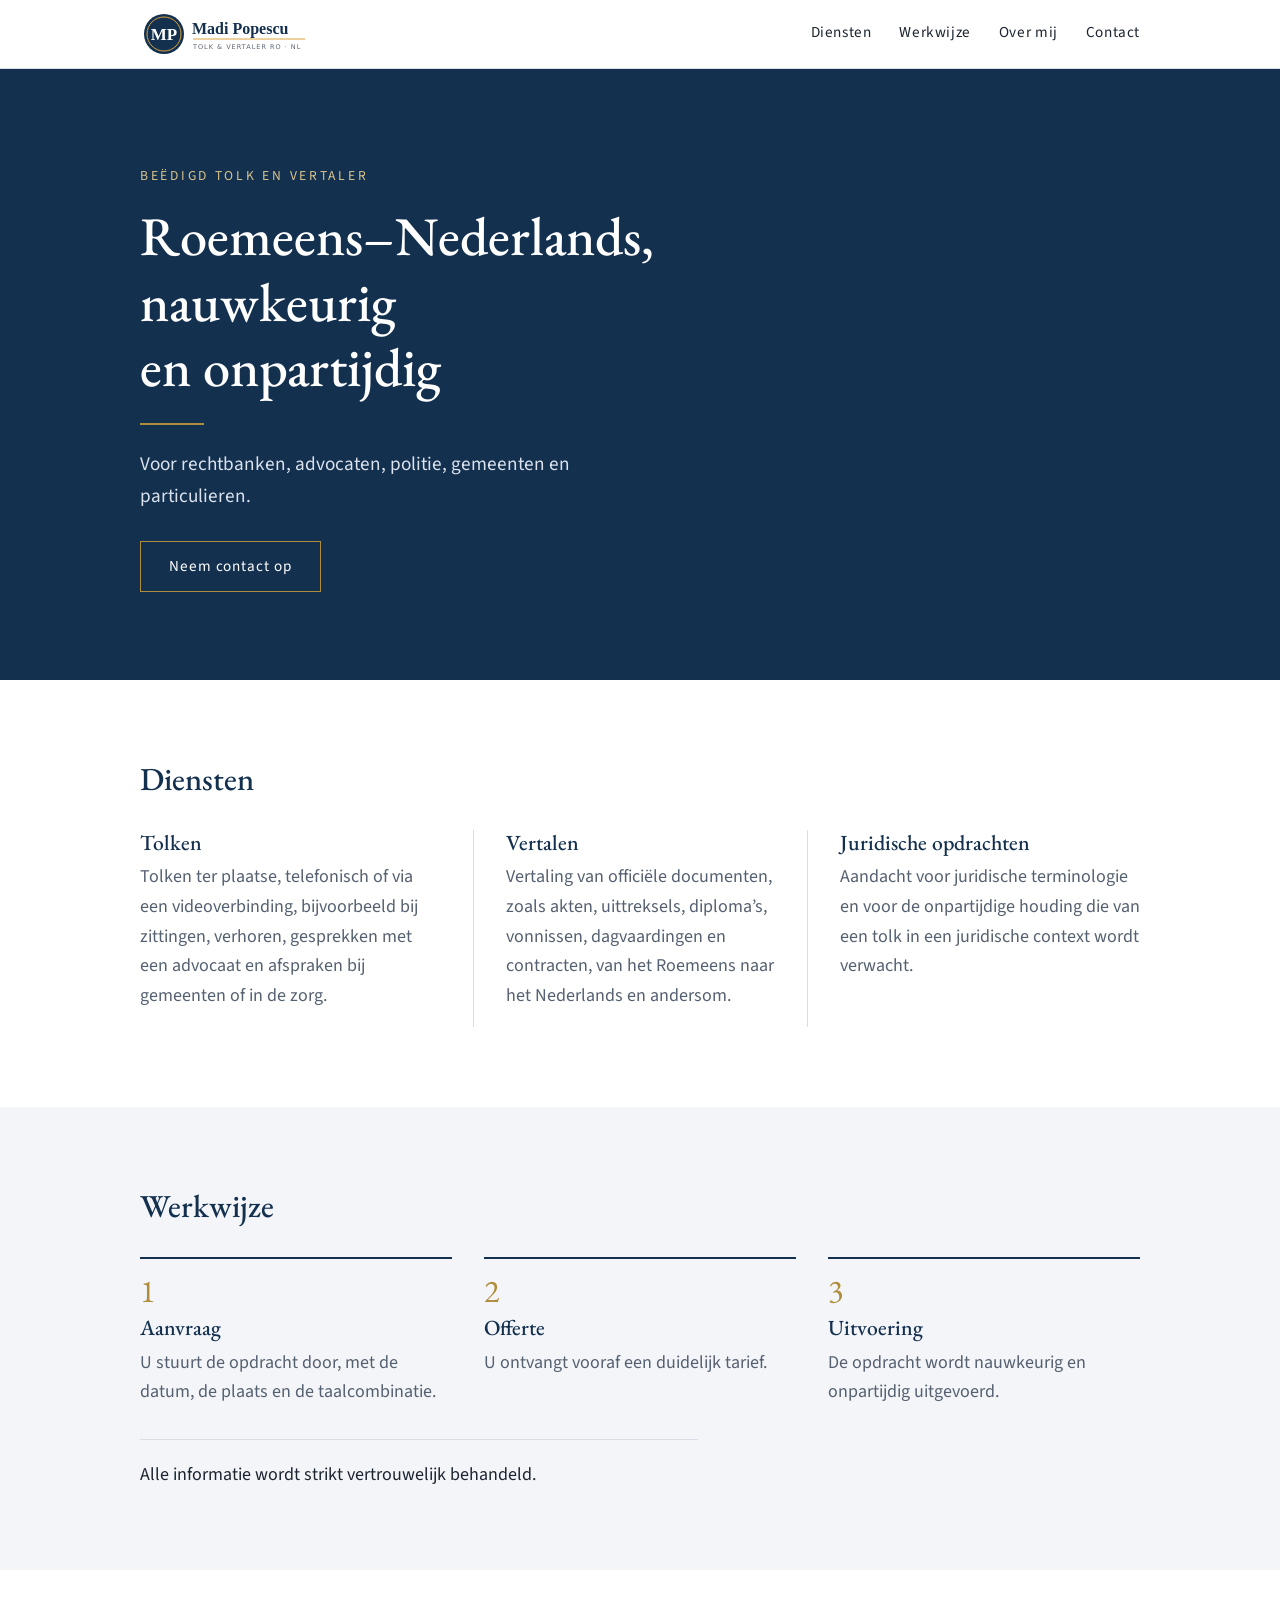
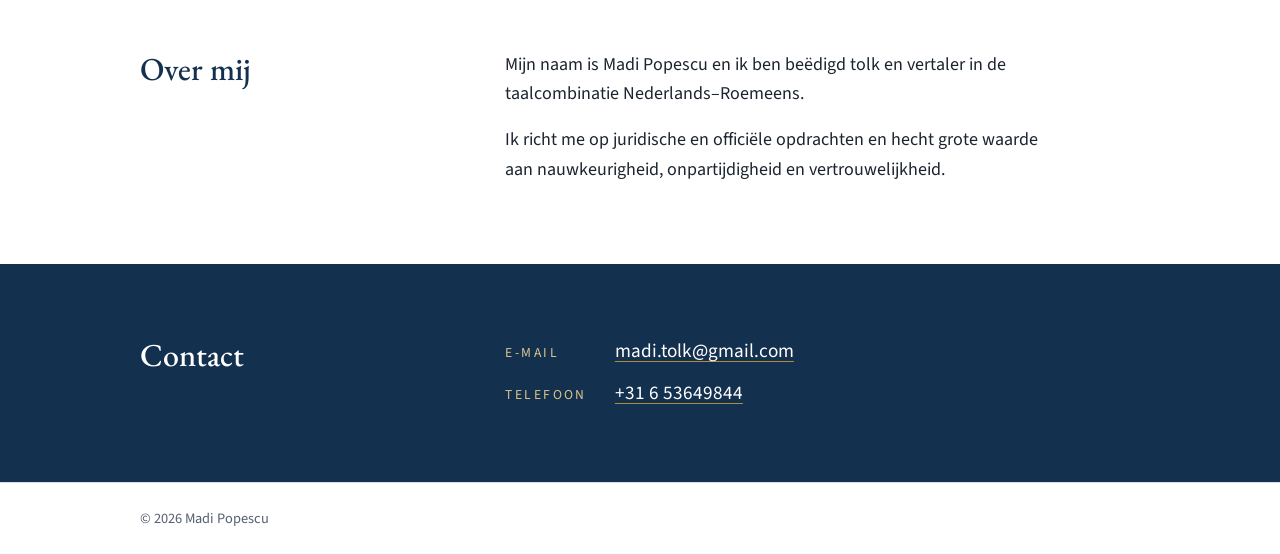
==== sites/madi-popescu/index.html @ f251a824 "Turn site into reusable template with per-client JSON and build script Co-Authored-By: Claude Sonnet" ====
<!doctype html>
<html lang="nl">
<head>
  <meta charset="utf-8">
  <meta name="viewport" content="width=device-width, initial-scale=1">
  <title>Madi Popescu – Beëdigd tolk en vertaler</title>
  <meta name="description" content="Tolk- en vertaaldiensten Roemeens–Nederlands voor rechtbanken, advocaten, politie, gemeenten en particulieren.">
  <link rel="preconnect" href="https://fonts.googleapis.com">
  <link rel="preconnect" href="https://fonts.gstatic.com" crossorigin>
  <link rel="stylesheet" href="https://fonts.googleapis.com/css2?family=EB+Garamond:wght@500;600&family=Source+Sans+3:wght@400;600&display=swap">
  <link rel="stylesheet" href="style.css">
</head>
<body>
  <header class="top">
    <div class="wrap bar">
      <a class="logo" href="#top"><img src="logo.svg" alt="Madi Popescu" height="48"></a>
      <nav aria-label="Hoofdmenu">
        <a href="#diensten">Diensten</a>
        <a href="#werkwijze">Werkwijze</a>
        <a href="#over-mij">Over mij</a>
        <a href="#contact">Contact</a>
      </nav>
    </div>
  </header>

  <main id="top">
    <section class="hero">
      <div class="wrap">
        <p class="eyebrow">Beëdigd tolk en vertaler</p>
        <h1>Roemeens–Nederlands, nauwkeurig en onpartijdig</h1>
        <p class="lead">Voor rechtbanken, advocaten, politie, gemeenten en particulieren.</p>
        <a class="btn" href="#contact">Neem contact op</a>
      </div>
    </section>

    <section id="diensten" class="section">
      <div class="wrap">
        <h2>Diensten</h2>
        <div class="cols">
          <article>
            <h3>Tolken</h3>
            <p>Tolken ter plaatse, telefonisch of via een videoverbinding, bijvoorbeeld bij zittingen, verhoren, gesprekken met een advocaat en afspraken bij gemeenten of in de zorg.</p>
          </article>
          <article>
            <h3>Vertalen</h3>
            <p>Vertaling van officiële documenten, zoals akten, uittreksels, diploma’s, vonnissen, dagvaardingen en contracten, van het Roemeens naar het Nederlands en andersom.</p>
          </article>
          <article>
            <h3>Juridische opdrachten</h3>
            <p>Aandacht voor juridische terminologie en voor de onpartijdige houding die van een tolk in een juridische context wordt verwacht.</p>
          </article>
        </div>
      </div>
    </section>

    <section id="werkwijze" class="section tint">
      <div class="wrap">
        <h2>Werkwijze</h2>
        <ol class="steps">
          <li>
            <h3>Aanvraag</h3>
            <p>U stuurt de opdracht door, met de datum, de plaats en de taalcombinatie.</p>
          </li>
          <li>
            <h3>Offerte</h3>
            <p>U ontvangt vooraf een duidelijk tarief.</p>
          </li>
          <li>
            <h3>Uitvoering</h3>
            <p>De opdracht wordt nauwkeurig en onpartijdig uitgevoerd.</p>
          </li>
        </ol>
        <p class="note">Alle informatie wordt strikt vertrouwelijk behandeld.</p>
      </div>
    </section>

    <section id="over-mij" class="section">
      <div class="wrap split">
        <h2>Over mij</h2>
        <div>
          <p>Mijn naam is Madi Popescu en ik ben beëdigd tolk en vertaler in de taalcombinatie Nederlands–Roemeens.</p>
          <p>Ik richt me op juridische en officiële opdrachten en hecht grote waarde aan nauwkeurigheid, onpartijdigheid en vertrouwelijkheid.</p>
          <!-- Nog toe te voegen: opleiding, ervaring en, zodra van toepassing, inschrijving in het Rtv met inschrijfnummer. -->
        </div>
      </div>
    </section>

    <section id="contact" class="contact">
      <div class="wrap split">
        <h2>Contact</h2>
        <dl>
          <dt>E-mail</dt>
          <dd><a href="mailto:madi.tolk@gmail.com">madi.tolk@gmail.com</a></dd>
          <dt>Telefoon</dt>
          <dd><a href="tel:+31653649844">+31 6 53649844</a></dd>
        </dl>
      </div>
    </section>
  </main>

  <footer>
    <div class="wrap">© <span id="y">2026</span> Madi Popescu</div>
  </footer>
  <script>document.getElementById('y').textContent = new Date().getFullYear();</script>
</body>
</html>
---- sites/madi-popescu/style.css ----
/* Klassiek en ingetogen: marineblauw als hoofdkleur, goud alleen voor dunne lijnen. */
:root{
  --navy:#14304f;
  --gold:#b08d3c;
  --ink:#1c2430;
  --muted:#556070;
  --paper:#ffffff;
  --tint:#f3f5f8;
  --rule:#d9dee6;
  --serif:"EB Garamond",Georgia,"Times New Roman",serif;
  --sans:"Source Sans 3",system-ui,-apple-system,"Segoe UI",sans-serif;
  color-scheme:light;
}
*{box-sizing:border-box}
html{scroll-behavior:smooth;scroll-padding-top:5rem}
body{margin:0;background:var(--paper);color:var(--ink);font:18px/1.65 var(--sans)}
.wrap{max-width:1040px;margin:0 auto;padding-left:max(20px,env(safe-area-inset-left,0px));padding-right:max(20px,env(safe-area-inset-right,0px))}
a{color:var(--navy)}
:focus-visible{outline:2px solid var(--gold);outline-offset:3px}

h1,h2,h3{font-family:var(--serif);font-weight:500;line-height:1.2;text-wrap:balance;margin:0}
h2{font-size:2rem;color:var(--navy)}
h3{font-size:1.35rem;color:var(--navy);margin-bottom:.4rem}
p{margin:0 0 1rem;max-width:62ch}

.top{background:var(--paper);border-bottom:1px solid var(--rule);position:sticky;top:env(safe-area-inset-top,0px);z-index:5}
.bar{display:flex;justify-content:space-between;align-items:center;flex-wrap:wrap;gap:8px 24px;padding-top:10px;padding-bottom:10px}
.logo img{display:block;height:48px;width:auto}
nav{display:flex;gap:28px;flex-wrap:wrap}
nav a{color:var(--ink);text-decoration:none;font-size:.95rem;letter-spacing:.04em;padding:4px 0;border-bottom:2px solid transparent}
nav a:hover{border-color:var(--gold)}

.hero{background:var(--navy);color:#fff;padding:96px 0 88px}
.eyebrow{margin:0 0 1rem;font-size:.85rem;letter-spacing:.2em;text-transform:uppercase;color:#d9c48c}
.hero h1{font-size:clamp(2.1rem,5vw,3.4rem);max-width:20ch;color:#fff}
.hero h1::after{content:"";display:block;width:64px;height:2px;background:var(--gold);margin:1.5rem 0}
.lead{font-size:1.2rem;color:#dbe3ee;max-width:52ch}
.btn{display:inline-block;margin-top:.75rem;padding:12px 28px;border:1px solid var(--gold);color:#fff;text-decoration:none;letter-spacing:.06em;font-size:.95rem}
.btn:hover{background:var(--gold);color:var(--navy)}

.section{padding:80px 0}
.tint{background:var(--tint)}
.section h2{margin-bottom:2rem}
.cols{display:grid;grid-template-columns:repeat(3,1fr);gap:0}
.cols article{padding:0 32px;border-left:1px solid var(--rule)}
.cols article:first-child{padding-left:0;border-left:0}
.cols article:last-child{padding-right:0}
.cols p{color:var(--muted)}

.steps{list-style:none;margin:0 0 2rem;padding:0;display:grid;grid-template-columns:repeat(3,1fr);gap:32px;counter-reset:s}
.steps li{counter-increment:s;border-top:2px solid var(--navy);padding-top:1rem}
.steps li::before{content:counter(s);display:block;font-family:var(--serif);font-size:2rem;color:var(--gold);line-height:1;margin-bottom:.5rem}
.steps p{color:var(--muted);margin:0}
.note{margin:0;padding-top:1.25rem;border-top:1px solid var(--rule);color:var(--ink)}

.split{display:grid;grid-template-columns:1fr 2fr;gap:24px 48px}
.split h2{margin:0}
.split p:last-child{margin-bottom:0}

.contact{background:var(--navy);color:#fff;padding:72px 0}
.contact h2{color:#fff}
.contact dl{margin:0;display:grid;grid-template-columns:max-content 1fr;gap:10px 28px;align-items:baseline}
.contact dt{font-size:.85rem;letter-spacing:.18em;text-transform:uppercase;color:#d9c48c}
.contact dd{margin:0;font-size:1.2rem;overflow-wrap:anywhere}
.contact a{color:#fff;text-decoration-color:var(--gold);text-underline-offset:4px}

footer{padding:24px 0;color:var(--muted);font-size:.9rem;border-top:1px solid var(--rule)}

@media (max-width:760px){
  body{font-size:17px}
  .hero{padding:64px 0}
  .section{padding:56px 0}
  .cols,.steps,.split{grid-template-columns:1fr}
  .cols article,.cols article:first-child,.cols article:last-child{padding:0 0 24px;border-left:0;border-bottom:1px solid var(--rule)}
  .cols article:last-child{border-bottom:0}
  nav{gap:18px}
}
@media (prefers-reduced-motion:reduce){html{scroll-behavior:auto}}
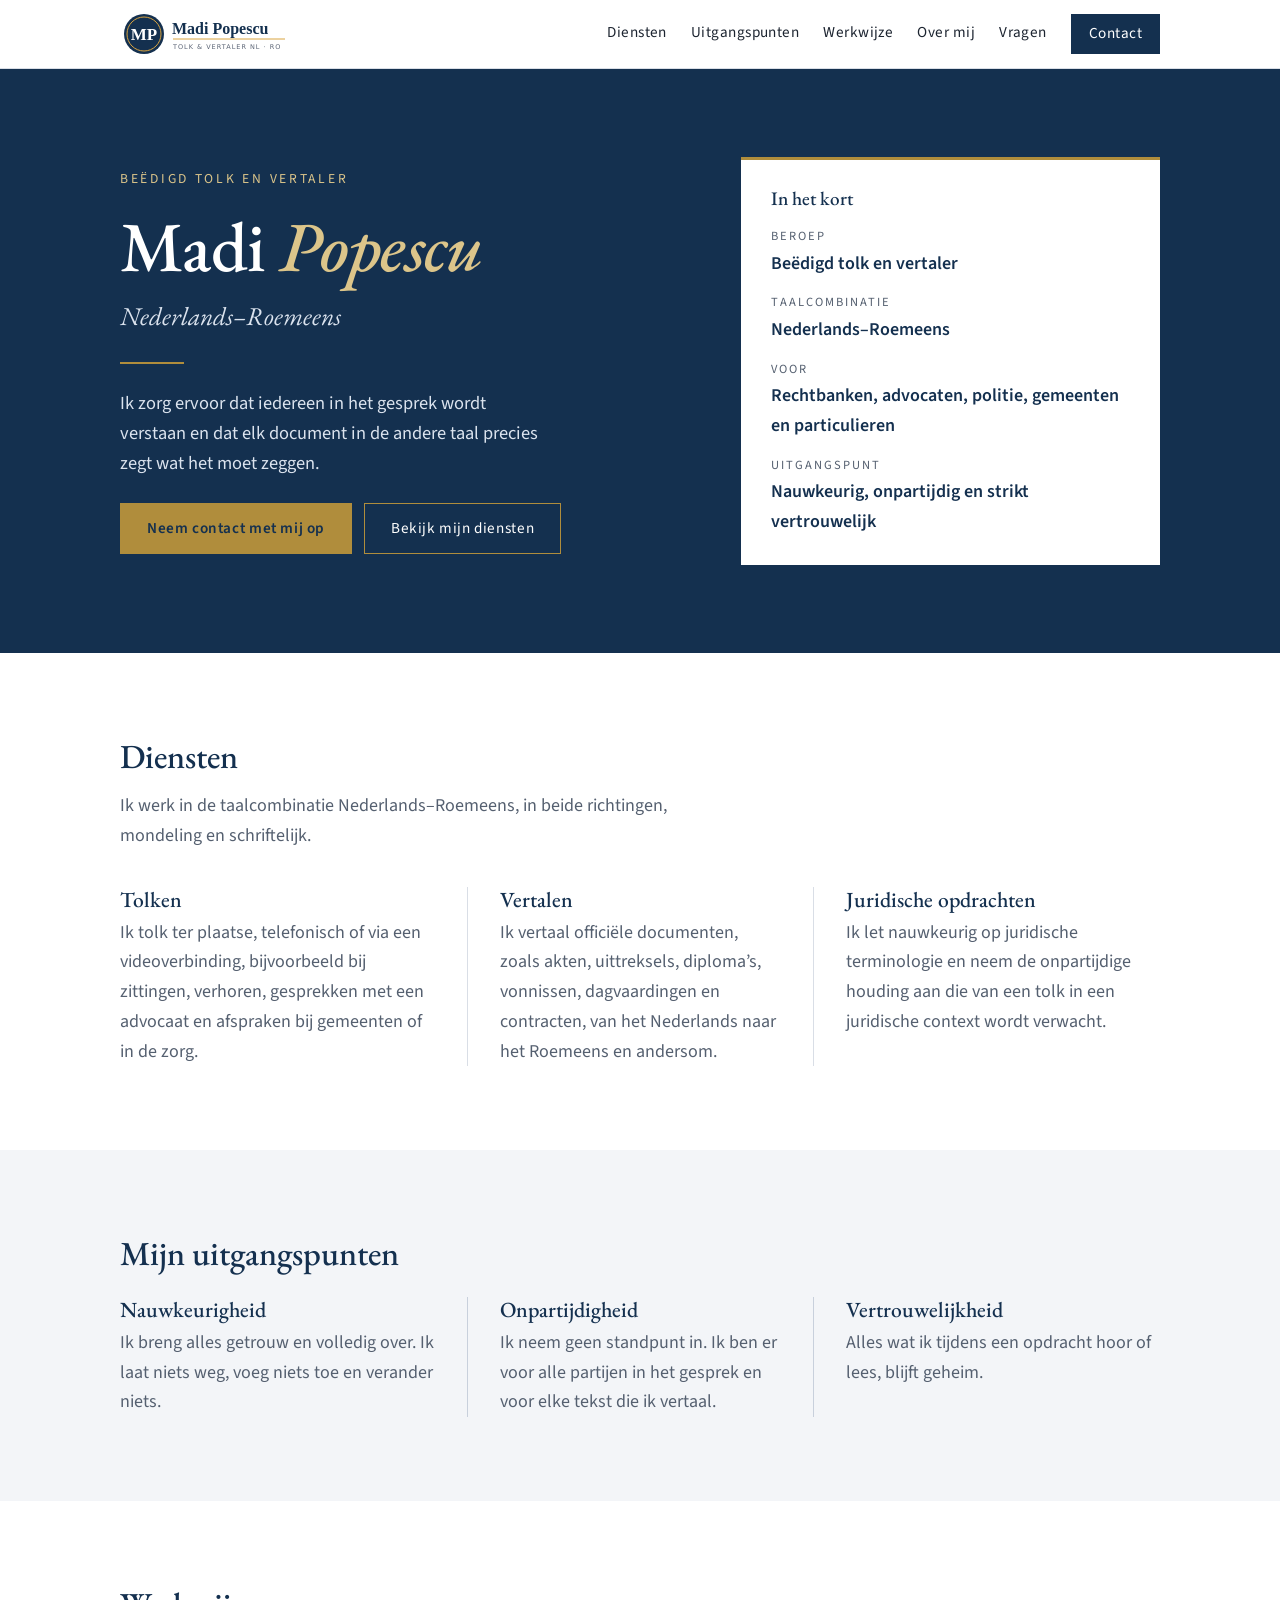
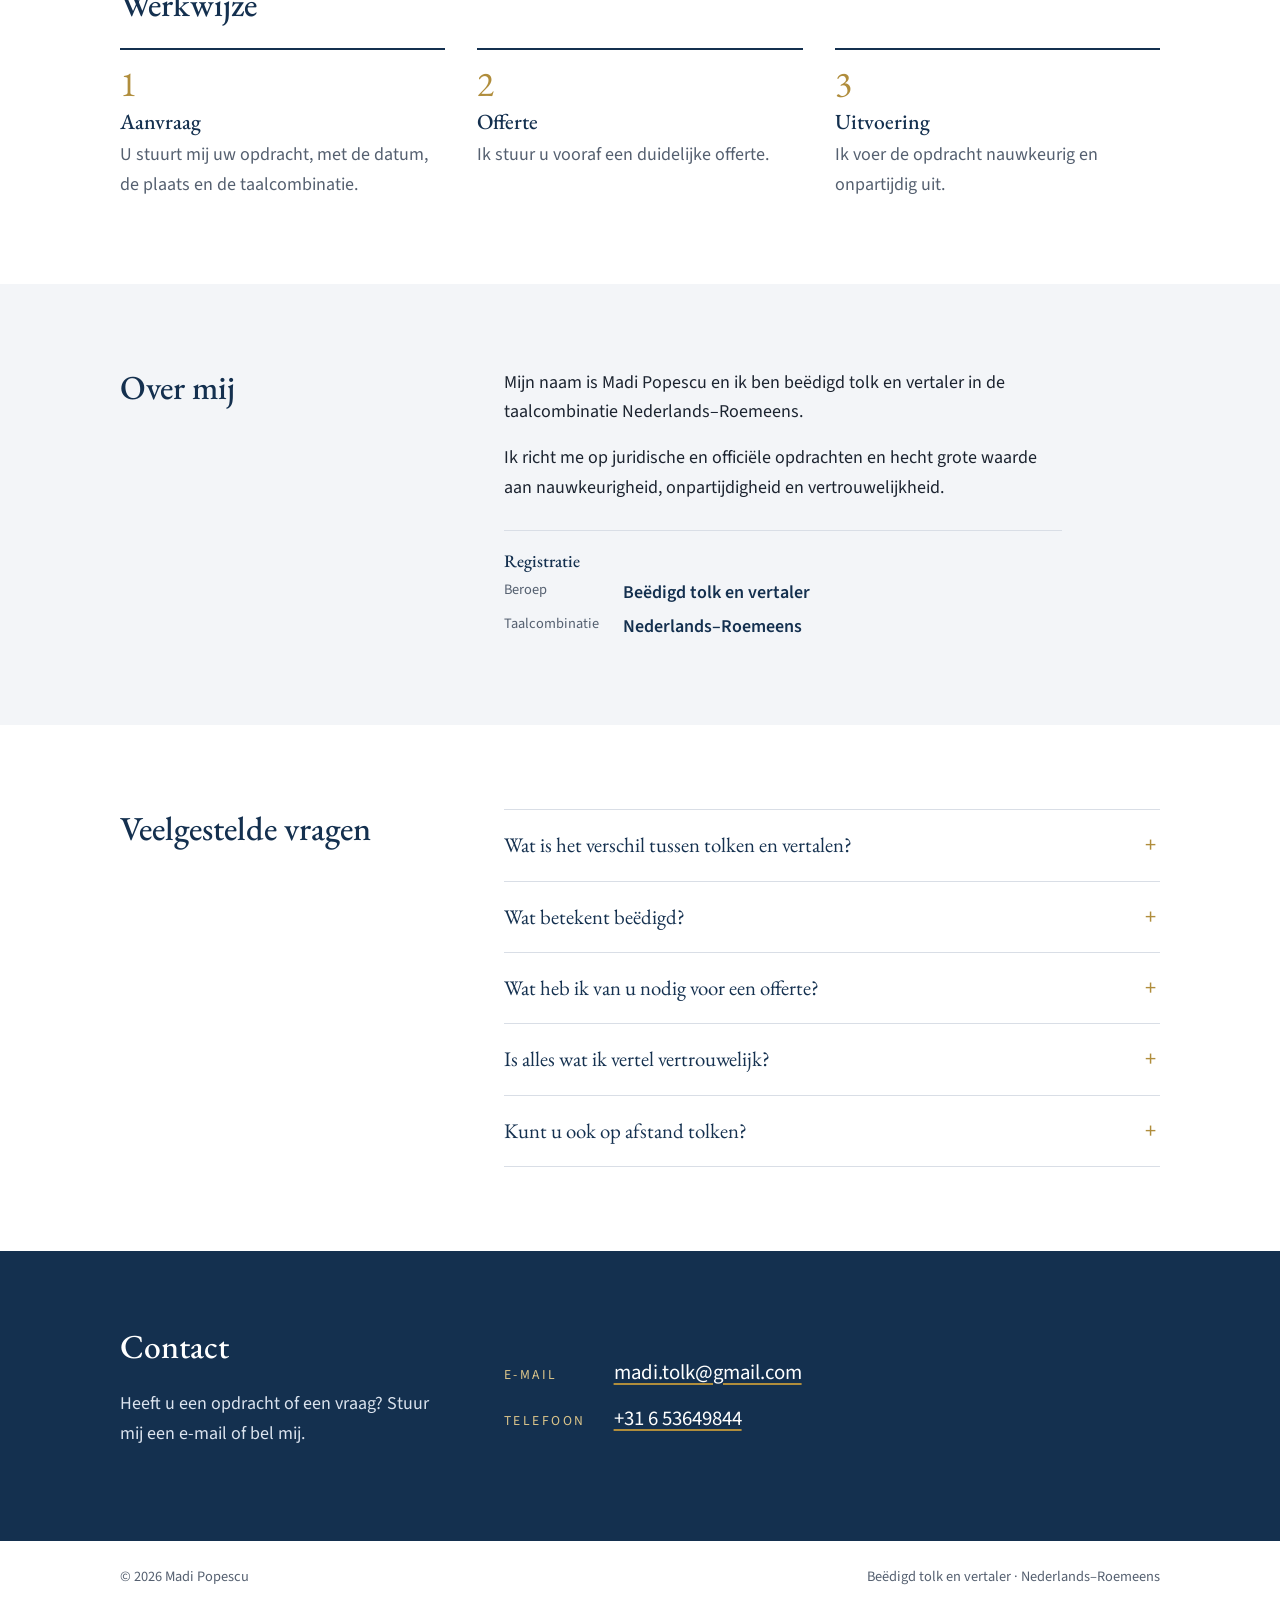
==== commit 7b80bb95: "Redesign template: first-person copy, facts card, principles, FAQ, styled surname Co-Authored-By: Cl" ====
--- a/sites/madi-popescu/index.html
+++ b/sites/madi-popescu/index.html
@@ -4,11 +4,12 @@
   <meta charset="utf-8">
   <meta name="viewport" content="width=device-width, initial-scale=1">
   <title>Madi Popescu – Beëdigd tolk en vertaler</title>
-  <meta name="description" content="Tolk- en vertaaldiensten Roemeens–Nederlands voor rechtbanken, advocaten, politie, gemeenten en particulieren.">
+  <meta name="description" content="Madi Popescu is beëdigd tolk en vertaler in de taalcombinatie Nederlands–Roemeens. Tolken en vertalen voor rechtbanken, advocaten, politie, gemeenten en particulieren.">
   <link rel="preconnect" href="https://fonts.googleapis.com">
   <link rel="preconnect" href="https://fonts.gstatic.com" crossorigin>
-  <link rel="stylesheet" href="https://fonts.googleapis.com/css2?family=EB+Garamond:wght@500;600&family=Source+Sans+3:wght@400;600&display=swap">
+  <link rel="stylesheet" href="https://fonts.googleapis.com/css2?family=EB+Garamond:ital,wght@0,500;0,600;1,500;1,600&family=Source+Sans+3:wght@400;600&display=swap">
   <link rel="stylesheet" href="style.css">
+  <style></style>
 </head>
 <body>
   <header class="top">
@@ -16,78 +17,158 @@
       <a class="logo" href="#top"><img src="logo.svg" alt="Madi Popescu" height="48"></a>
       <nav aria-label="Hoofdmenu">
         <a href="#diensten">Diensten</a>
+        <a href="#uitgangspunten">Uitgangspunten</a>
         <a href="#werkwijze">Werkwijze</a>
         <a href="#over-mij">Over mij</a>
-        <a href="#contact">Contact</a>
+        <a href="#vragen">Vragen</a>
+        <a class="nav-cta" href="#contact">Contact</a>
       </nav>
     </div>
   </header>
 
   <main id="top">
     <section class="hero">
-      <div class="wrap">
-        <p class="eyebrow">Beëdigd tolk en vertaler</p>
-        <h1>Roemeens–Nederlands, nauwkeurig en onpartijdig</h1>
-        <p class="lead">Voor rechtbanken, advocaten, politie, gemeenten en particulieren.</p>
-        <a class="btn" href="#contact">Neem contact op</a>
+      <div class="wrap hero-grid">
+        <div>
+          <p class="eyebrow">Beëdigd tolk en vertaler</p>
+          <h1>Madi <em>Popescu</em></h1>
+          <p class="pair">Nederlands–Roemeens</p>
+          <p class="lead">Ik zorg ervoor dat iedereen in het gesprek wordt verstaan en dat elk document in de andere taal precies zegt wat het moet zeggen.</p>
+          <div class="actions">
+            <a class="btn" href="#contact">Neem contact met mij op</a>
+            <a class="btn ghost" href="#diensten">Bekijk mijn diensten</a>
+          </div>
+        </div>
+        <aside class="facts" aria-label="In het kort">
+          <h2>In het kort</h2>
+          <dl>
+            <dt>Beroep</dt>
+            <dd>Beëdigd tolk en vertaler</dd>
+            <dt>Taalcombinatie</dt>
+            <dd>Nederlands–Roemeens</dd>
+            <dt>Voor</dt>
+            <dd>Rechtbanken, advocaten, politie, gemeenten en particulieren</dd>
+            <dt>Uitgangspunt</dt>
+            <dd>Nauwkeurig, onpartijdig en strikt vertrouwelijk</dd>
+          </dl>
+        </aside>
       </div>
     </section>
 
     <section id="diensten" class="section">
       <div class="wrap">
         <h2>Diensten</h2>
+        <p class="intro">Ik werk in de taalcombinatie Nederlands–Roemeens, in beide richtingen, mondeling en schriftelijk.</p>
         <div class="cols">
           <article>
             <h3>Tolken</h3>
-            <p>Tolken ter plaatse, telefonisch of via een videoverbinding, bijvoorbeeld bij zittingen, verhoren, gesprekken met een advocaat en afspraken bij gemeenten of in de zorg.</p>
+            <p>Ik tolk ter plaatse, telefonisch of via een videoverbinding, bijvoorbeeld bij zittingen, verhoren, gesprekken met een advocaat en afspraken bij gemeenten of in de zorg.</p>
           </article>
           <article>
             <h3>Vertalen</h3>
-            <p>Vertaling van officiële documenten, zoals akten, uittreksels, diploma’s, vonnissen, dagvaardingen en contracten, van het Roemeens naar het Nederlands en andersom.</p>
+            <p>Ik vertaal officiële documenten, zoals akten, uittreksels, diploma’s, vonnissen, dagvaardingen en contracten, van het Nederlands naar het Roemeens en andersom.</p>
           </article>
           <article>
             <h3>Juridische opdrachten</h3>
-            <p>Aandacht voor juridische terminologie en voor de onpartijdige houding die van een tolk in een juridische context wordt verwacht.</p>
+            <p>Ik let nauwkeurig op juridische terminologie en neem de onpartijdige houding aan die van een tolk in een juridische context wordt verwacht.</p>
           </article>
         </div>
       </div>
     </section>
 
-    <section id="werkwijze" class="section tint">
+    <section id="uitgangspunten" class="section tint">
+      <div class="wrap">
+        <h2>Mijn uitgangspunten</h2>
+        <div class="cols principles">
+          <article>
+            <h3>Nauwkeurigheid</h3>
+            <p>Ik breng alles getrouw en volledig over. Ik laat niets weg, voeg niets toe en verander niets.</p>
+          </article>
+          <article>
+            <h3>Onpartijdigheid</h3>
+            <p>Ik neem geen standpunt in. Ik ben er voor alle partijen in het gesprek en voor elke tekst die ik vertaal.</p>
+          </article>
+          <article>
+            <h3>Vertrouwelijkheid</h3>
+            <p>Alles wat ik tijdens een opdracht hoor of lees, blijft geheim.</p>
+          </article>
+        </div>
+      </div>
+    </section>
+
+    <section id="werkwijze" class="section">
       <div class="wrap">
         <h2>Werkwijze</h2>
         <ol class="steps">
           <li>
             <h3>Aanvraag</h3>
-            <p>U stuurt de opdracht door, met de datum, de plaats en de taalcombinatie.</p>
+            <p>U stuurt mij uw opdracht, met de datum, de plaats en de taalcombinatie.</p>
           </li>
           <li>
             <h3>Offerte</h3>
-            <p>U ontvangt vooraf een duidelijk tarief.</p>
+            <p>Ik stuur u vooraf een duidelijke offerte.</p>
           </li>
           <li>
             <h3>Uitvoering</h3>
-            <p>De opdracht wordt nauwkeurig en onpartijdig uitgevoerd.</p>
+            <p>Ik voer de opdracht nauwkeurig en onpartijdig uit.</p>
           </li>
         </ol>
-        <p class="note">Alle informatie wordt strikt vertrouwelijk behandeld.</p>
       </div>
     </section>
 
-    <section id="over-mij" class="section">
+    <section id="over-mij" class="section tint">
       <div class="wrap split">
         <h2>Over mij</h2>
-        <div>
+        <div class="about">
           <p>Mijn naam is Madi Popescu en ik ben beëdigd tolk en vertaler in de taalcombinatie Nederlands–Roemeens.</p>
           <p>Ik richt me op juridische en officiële opdrachten en hecht grote waarde aan nauwkeurigheid, onpartijdigheid en vertrouwelijkheid.</p>
-          <!-- Nog toe te voegen: opleiding, ervaring en, zodra van toepassing, inschrijving in het Rtv met inschrijfnummer. -->
+          <div class="reg">
+            <h3>Registratie</h3>
+            <dl>
+              <dt>Beroep</dt>
+              <dd>Beëdigd tolk en vertaler</dd>
+              <dt>Taalcombinatie</dt>
+              <dd>Nederlands–Roemeens</dd>
+            </dl>
+          </div>
+        </div>
+      </div>
+    </section>
+
+    <section id="vragen" class="section">
+      <div class="wrap split">
+        <h2>Veelgestelde vragen</h2>
+        <div class="faq">
+          <details>
+            <summary>Wat is het verschil tussen tolken en vertalen?</summary>
+            <p>Een tolk brengt gesproken taal over, bijvoorbeeld tijdens een gesprek of een zitting. Een vertaler brengt geschreven teksten over, zoals documenten. Ik doe beide.</p>
+          </details>
+          <details>
+            <summary>Wat betekent beëdigd?</summary>
+            <p>Een beëdigd tolk of vertaler staat ingeschreven in het Register tolken en vertalers (Rtv) en heeft beloofd het werk onpartijdig en naar waarheid uit te voeren.</p>
+          </details>
+          <details>
+            <summary>Wat heb ik van u nodig voor een offerte?</summary>
+            <p>Bij tolken heb ik de datum, de plaats en het soort opdracht nodig. Bij vertalen heb ik het document nodig, of een duidelijke omschrijving ervan. Daarnaast hoor ik graag in welke richting u de taal nodig heeft.</p>
+          </details>
+          <details>
+            <summary>Is alles wat ik vertel vertrouwelijk?</summary>
+            <p>Ja. Alles wat ik tijdens een opdracht hoor of lees, blijft geheim.</p>
+          </details>
+          <details>
+            <summary>Kunt u ook op afstand tolken?</summary>
+            <p>Ja. Ik tolk ter plaatse, telefonisch of via een videoverbinding.</p>
+          </details>
         </div>
       </div>
     </section>
 
     <section id="contact" class="contact">
       <div class="wrap split">
-        <h2>Contact</h2>
+        <div>
+          <h2>Contact</h2>
+          <p>Heeft u een opdracht of een vraag? Stuur mij een e-mail of bel mij.</p>
+        </div>
         <dl>
           <dt>E-mail</dt>
           <dd><a href="mailto:madi.tolk@gmail.com">madi.tolk@gmail.com</a></dd>
@@ -99,7 +180,10 @@
   </main>
 
   <footer>
-    <div class="wrap">© <span id="y">2026</span> Madi Popescu</div>
+    <div class="wrap foot">
+      <span>© <span id="y">2026</span> Madi Popescu</span>
+      <span>Beëdigd tolk en vertaler · Nederlands–Roemeens</span>
+    </div>
   </footer>
   <script>document.getElementById('y').textContent = new Date().getFullYear();</script>
 </body>
--- a/sites/madi-popescu/style.css
+++ b/sites/madi-popescu/style.css
@@ -1,7 +1,8 @@
-/* Klassiek en ingetogen: marineblauw als hoofdkleur, goud alleen voor dunne lijnen. */
+/* Klassiek en ingetogen: een donkere hoofdkleur, één accentkleur voor dunne lijnen en de achternaam. */
 :root{
   --navy:#14304f;
   --gold:#b08d3c;
+  --gold-light:#dcc58a;
   --ink:#1c2430;
   --muted:#556070;
   --paper:#ffffff;
@@ -12,67 +13,105 @@
   color-scheme:light;
 }
 *{box-sizing:border-box}
-html{scroll-behavior:smooth;scroll-padding-top:5rem}
+html{scroll-behavior:smooth;scroll-padding-top:5.5rem}
 body{margin:0;background:var(--paper);color:var(--ink);font:18px/1.65 var(--sans)}
-.wrap{max-width:1040px;margin:0 auto;padding-left:max(20px,env(safe-area-inset-left,0px));padding-right:max(20px,env(safe-area-inset-right,0px))}
+.wrap{max-width:1080px;margin:0 auto;padding-left:max(20px,env(safe-area-inset-left,0px));padding-right:max(20px,env(safe-area-inset-right,0px))}
 a{color:var(--navy)}
 :focus-visible{outline:2px solid var(--gold);outline-offset:3px}
+em{font-style:italic}
 
-h1,h2,h3{font-family:var(--serif);font-weight:500;line-height:1.2;text-wrap:balance;margin:0}
-h2{font-size:2rem;color:var(--navy)}
+h1,h2,h3{font-family:var(--serif);font-weight:500;line-height:1.15;text-wrap:balance;margin:0}
+h2{font-size:2.1rem;color:var(--navy);margin-bottom:1.5rem}
 h3{font-size:1.35rem;color:var(--navy);margin-bottom:.4rem}
 p{margin:0 0 1rem;max-width:62ch}
 
+/* Kop */
 .top{background:var(--paper);border-bottom:1px solid var(--rule);position:sticky;top:env(safe-area-inset-top,0px);z-index:5}
-.bar{display:flex;justify-content:space-between;align-items:center;flex-wrap:wrap;gap:8px 24px;padding-top:10px;padding-bottom:10px}
+.bar{display:flex;justify-content:space-between;align-items:center;flex-wrap:wrap;gap:6px 24px;padding-top:10px;padding-bottom:10px}
 .logo img{display:block;height:48px;width:auto}
-nav{display:flex;gap:28px;flex-wrap:wrap}
-nav a{color:var(--ink);text-decoration:none;font-size:.95rem;letter-spacing:.04em;padding:4px 0;border-bottom:2px solid transparent}
+nav{display:flex;gap:24px;flex-wrap:wrap;align-items:center}
+nav a{color:var(--ink);text-decoration:none;font-size:.95rem;letter-spacing:.03em;padding:4px 0;border-bottom:2px solid transparent}
 nav a:hover{border-color:var(--gold)}
+nav .nav-cta{background:var(--navy);color:#fff;padding:7px 18px;border:0}
+nav .nav-cta:hover{background:var(--gold);color:var(--navy)}
 
-.hero{background:var(--navy);color:#fff;padding:96px 0 88px}
-.eyebrow{margin:0 0 1rem;font-size:.85rem;letter-spacing:.2em;text-transform:uppercase;color:#d9c48c}
-.hero h1{font-size:clamp(2.1rem,5vw,3.4rem);max-width:20ch;color:#fff}
-.hero h1::after{content:"";display:block;width:64px;height:2px;background:var(--gold);margin:1.5rem 0}
-.lead{font-size:1.2rem;color:#dbe3ee;max-width:52ch}
-.btn{display:inline-block;margin-top:.75rem;padding:12px 28px;border:1px solid var(--gold);color:#fff;text-decoration:none;letter-spacing:.06em;font-size:.95rem}
-.btn:hover{background:var(--gold);color:var(--navy)}
+/* Hero */
+.hero{background:var(--navy);color:#fff;padding:88px 0}
+.hero-grid{display:grid;grid-template-columns:1.35fr 1fr;gap:56px;align-items:center}
+.eyebrow{margin:0 0 1rem;font-size:.85rem;letter-spacing:.2em;text-transform:uppercase;color:var(--gold-light)}
+.hero h1{font-size:clamp(2.6rem,6vw,4.4rem);font-weight:500;color:#fff;letter-spacing:-.01em}
+.hero h1 em{color:var(--gold-light);font-weight:500}
+.pair{font-family:var(--serif);font-style:italic;font-size:1.6rem;color:#dbe3ee;margin:.5rem 0 0}
+.pair::after{content:"";display:block;width:64px;height:2px;background:var(--gold);margin:1.5rem 0}
+.lead{font-size:1.15rem;color:#dbe3ee;max-width:48ch}
+.actions{display:flex;flex-wrap:wrap;gap:12px;margin-top:1.5rem}
+.btn{display:inline-block;padding:12px 26px;border:1px solid var(--gold);background:var(--gold);color:var(--navy);text-decoration:none;letter-spacing:.04em;font-size:.95rem;font-weight:600}
+.btn:hover{background:transparent;color:#fff}
+.btn.ghost{background:transparent;color:#fff;font-weight:400}
+.btn.ghost:hover{background:var(--gold);color:var(--navy)}
 
-.section{padding:80px 0}
+.facts{background:var(--paper);color:var(--ink);padding:28px 30px;border-top:3px solid var(--gold)}
+.facts h2{font-size:1.2rem;margin:0 0 1rem}
+.facts dl{margin:0}
+.facts dt{font-size:.78rem;letter-spacing:.16em;text-transform:uppercase;color:var(--muted);margin-top:14px}
+.facts dd{margin:2px 0 0;font-weight:600;color:var(--navy)}
+
+/* Secties */
+.section{padding:84px 0}
 .tint{background:var(--tint)}
-.section h2{margin-bottom:2rem}
+.intro{color:var(--muted);margin:-.5rem 0 2.25rem}
 .cols{display:grid;grid-template-columns:repeat(3,1fr);gap:0}
 .cols article{padding:0 32px;border-left:1px solid var(--rule)}
 .cols article:first-child{padding-left:0;border-left:0}
 .cols article:last-child{padding-right:0}
-.cols p{color:var(--muted)}
+.cols p{color:var(--muted);margin:0}
+.principles article{border-left-color:#c8d0dc}
 
-.steps{list-style:none;margin:0 0 2rem;padding:0;display:grid;grid-template-columns:repeat(3,1fr);gap:32px;counter-reset:s}
+.steps{list-style:none;margin:0;padding:0;display:grid;grid-template-columns:repeat(3,1fr);gap:32px;counter-reset:s}
 .steps li{counter-increment:s;border-top:2px solid var(--navy);padding-top:1rem}
-.steps li::before{content:counter(s);display:block;font-family:var(--serif);font-size:2rem;color:var(--gold);line-height:1;margin-bottom:.5rem}
+.steps li::before{content:counter(s);display:block;font-family:var(--serif);font-size:2.2rem;color:var(--gold);line-height:1;margin-bottom:.5rem}
 .steps p{color:var(--muted);margin:0}
-.note{margin:0;padding-top:1.25rem;border-top:1px solid var(--rule);color:var(--ink)}
 
-.split{display:grid;grid-template-columns:1fr 2fr;gap:24px 48px}
-.split h2{margin:0}
-.split p:last-child{margin-bottom:0}
+.split{display:grid;grid-template-columns:1fr 2fr;gap:24px 56px}
+.split>h2{margin:0}
+.about p:last-of-type{margin-bottom:1.75rem}
+.reg{border-top:1px solid var(--rule);padding-top:1.25rem;max-width:62ch}
+.reg h3{font-size:1.1rem}
+.reg dl{margin:0;display:grid;grid-template-columns:max-content 1fr;gap:4px 24px}
+.reg dt{color:var(--muted);font-size:.9rem}
+.reg dd{margin:0;font-weight:600;color:var(--navy)}
 
-.contact{background:var(--navy);color:#fff;padding:72px 0}
+.faq{border-top:1px solid var(--rule)}
+details{border-bottom:1px solid var(--rule);padding:0}
+summary{cursor:pointer;list-style:none;padding:18px 36px 18px 0;font-family:var(--serif);font-size:1.3rem;color:var(--navy);position:relative}
+summary::-webkit-details-marker{display:none}
+summary::after{content:"+";position:absolute;right:4px;top:50%;transform:translateY(-50%);font-family:var(--sans);font-size:1.4rem;color:var(--gold)}
+details[open] summary::after{content:"–"}
+details p{color:var(--muted);margin:0 0 1.25rem}
+
+.contact{background:var(--navy);color:#fff;padding:76px 0}
 .contact h2{color:#fff}
-.contact dl{margin:0;display:grid;grid-template-columns:max-content 1fr;gap:10px 28px;align-items:baseline}
-.contact dt{font-size:.85rem;letter-spacing:.18em;text-transform:uppercase;color:#d9c48c}
-.contact dd{margin:0;font-size:1.2rem;overflow-wrap:anywhere}
+.contact p{color:#dbe3ee}
+.contact dl{margin:0;display:grid;grid-template-columns:max-content 1fr;gap:12px 28px;align-items:baseline;align-self:center}
+.contact dt{font-size:.85rem;letter-spacing:.18em;text-transform:uppercase;color:var(--gold-light)}
+.contact dd{margin:0;font-size:1.3rem;overflow-wrap:anywhere}
 .contact a{color:#fff;text-decoration-color:var(--gold);text-underline-offset:4px}
 
-footer{padding:24px 0;color:var(--muted);font-size:.9rem;border-top:1px solid var(--rule)}
+footer{padding:24px 0;color:var(--muted);font-size:.9rem}
+.foot{display:flex;justify-content:space-between;flex-wrap:wrap;gap:6px 24px}
 
+@media (max-width:860px){
+  .hero-grid{grid-template-columns:1fr;gap:40px}
+  nav{gap:16px}
+  nav a{font-size:.9rem}
+}
 @media (max-width:760px){
   body{font-size:17px}
-  .hero{padding:64px 0}
+  .hero{padding:56px 0}
   .section{padding:56px 0}
   .cols,.steps,.split{grid-template-columns:1fr}
   .cols article,.cols article:first-child,.cols article:last-child{padding:0 0 24px;border-left:0;border-bottom:1px solid var(--rule)}
-  .cols article:last-child{border-bottom:0}
-  nav{gap:18px}
+  .cols article:last-child{border-bottom:0;padding-bottom:0}
+  .contact{padding:56px 0}
 }
 @media (prefers-reduced-motion:reduce){html{scroll-behavior:auto}}
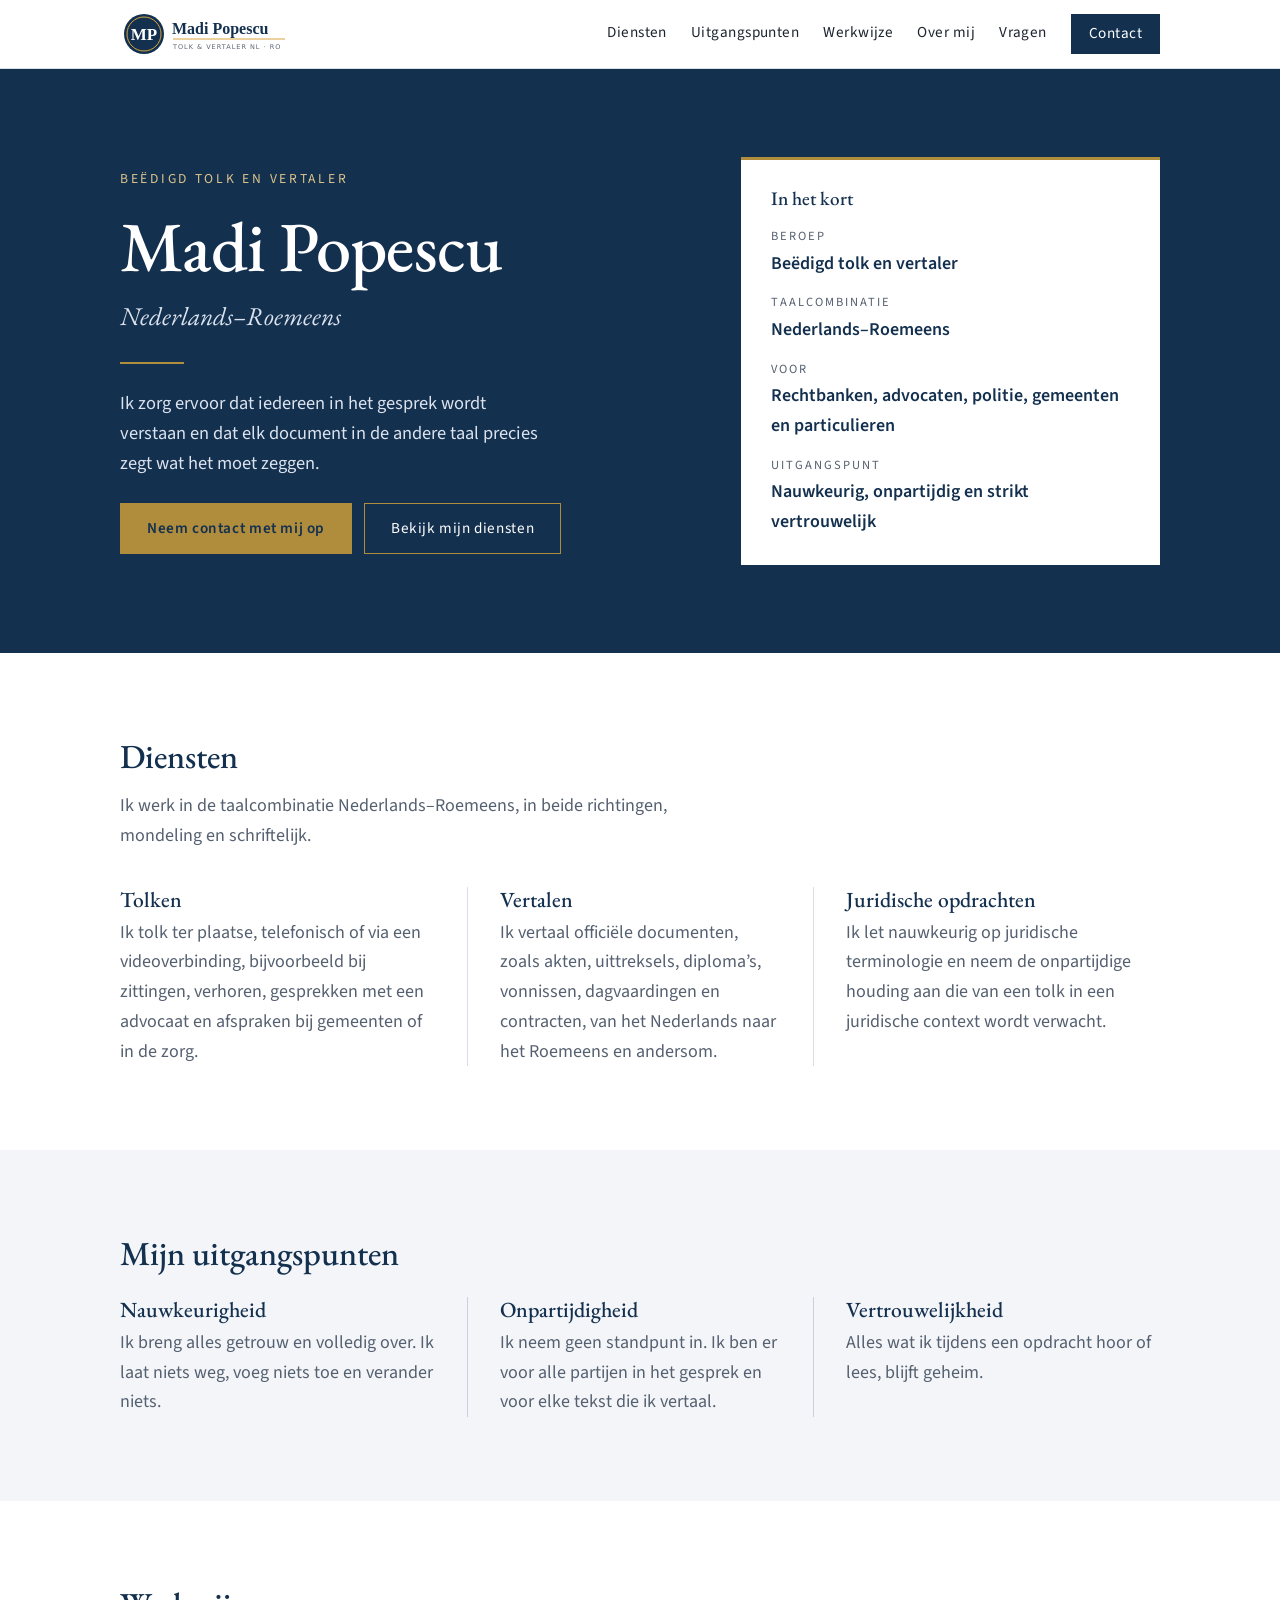
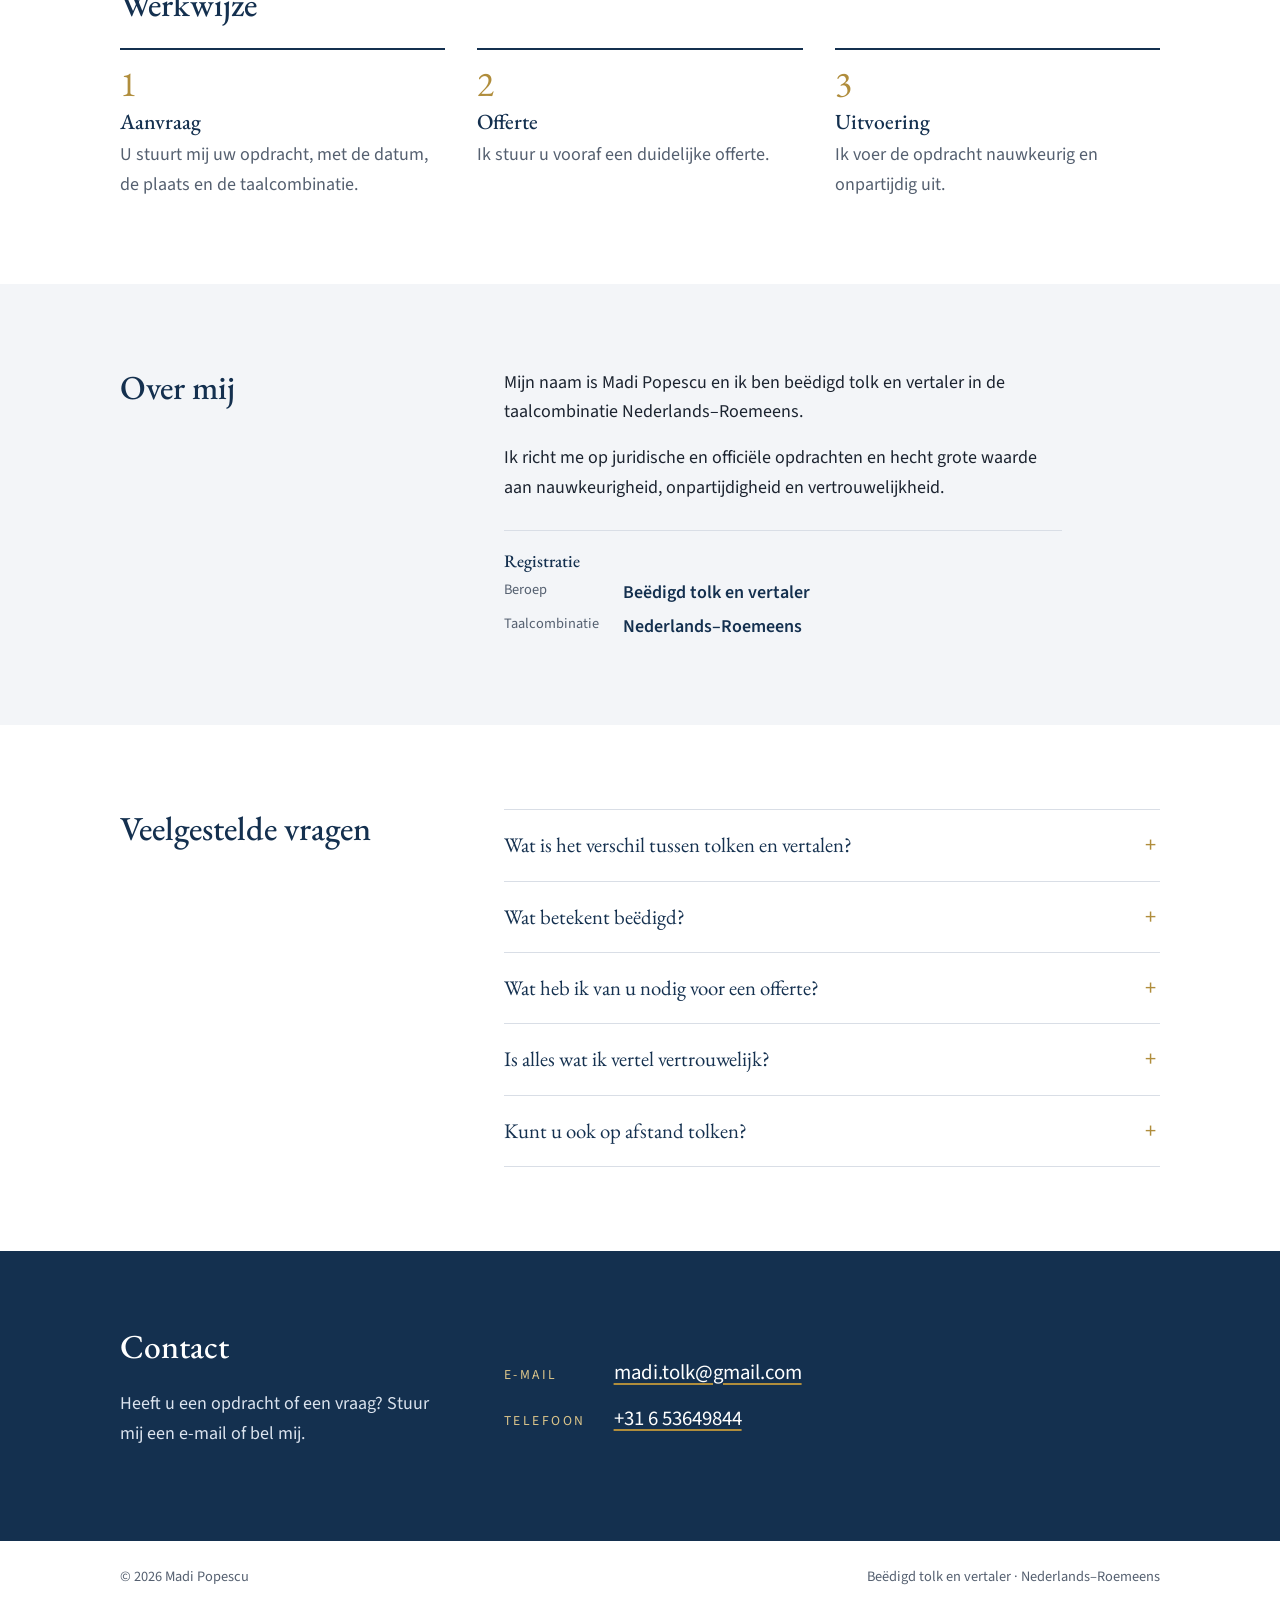
==== commit 0628cd7e: "Style first and last name identically Co-Authored-By: Claude Sonnet 5.5 <noreply@anthropic.com> Clau" ====
--- a/sites/madi-popescu/index.html
+++ b/sites/madi-popescu/index.html
@@ -31,7 +31,7 @@
       <div class="wrap hero-grid">
         <div>
           <p class="eyebrow">Beëdigd tolk en vertaler</p>
-          <h1>Madi <em>Popescu</em></h1>
+          <h1>Madi Popescu</h1>
           <p class="pair">Nederlands–Roemeens</p>
           <p class="lead">Ik zorg ervoor dat iedereen in het gesprek wordt verstaan en dat elk document in de andere taal precies zegt wat het moet zeggen.</p>
           <div class="actions">
--- a/sites/madi-popescu/style.css
+++ b/sites/madi-popescu/style.css
@@ -1,4 +1,4 @@
-/* Klassiek en ingetogen: een donkere hoofdkleur, één accentkleur voor dunne lijnen en de achternaam. */
+/* Klassiek en ingetogen: een donkere hoofdkleur, één accentkleur voor dunne lijnen. */
 :root{
   --navy:#14304f;
   --gold:#b08d3c;
@@ -40,7 +40,6 @@
 .hero-grid{display:grid;grid-template-columns:1.35fr 1fr;gap:56px;align-items:center}
 .eyebrow{margin:0 0 1rem;font-size:.85rem;letter-spacing:.2em;text-transform:uppercase;color:var(--gold-light)}
 .hero h1{font-size:clamp(2.6rem,6vw,4.4rem);font-weight:500;color:#fff;letter-spacing:-.01em}
-.hero h1 em{color:var(--gold-light);font-weight:500}
 .pair{font-family:var(--serif);font-style:italic;font-size:1.6rem;color:#dbe3ee;margin:.5rem 0 0}
 .pair::after{content:"";display:block;width:64px;height:2px;background:var(--gold);margin:1.5rem 0}
 .lead{font-size:1.15rem;color:#dbe3ee;max-width:48ch}
